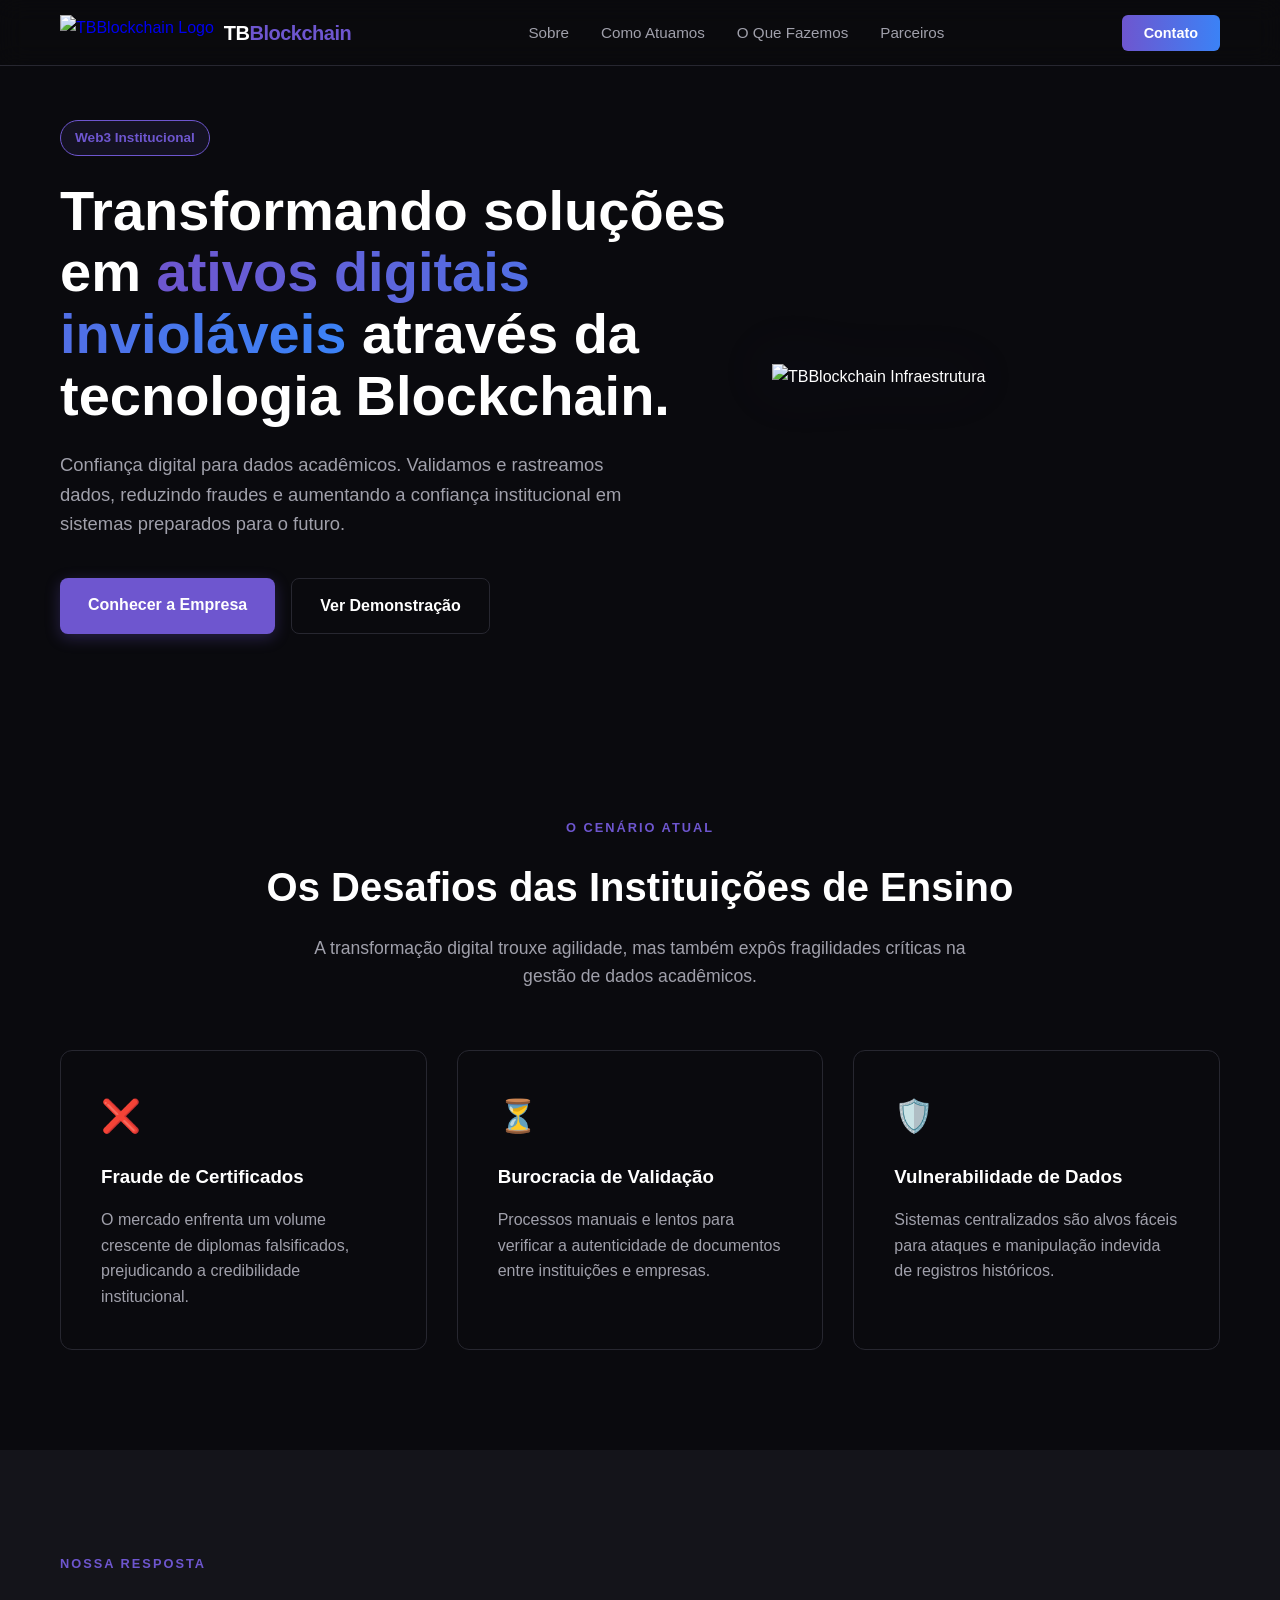
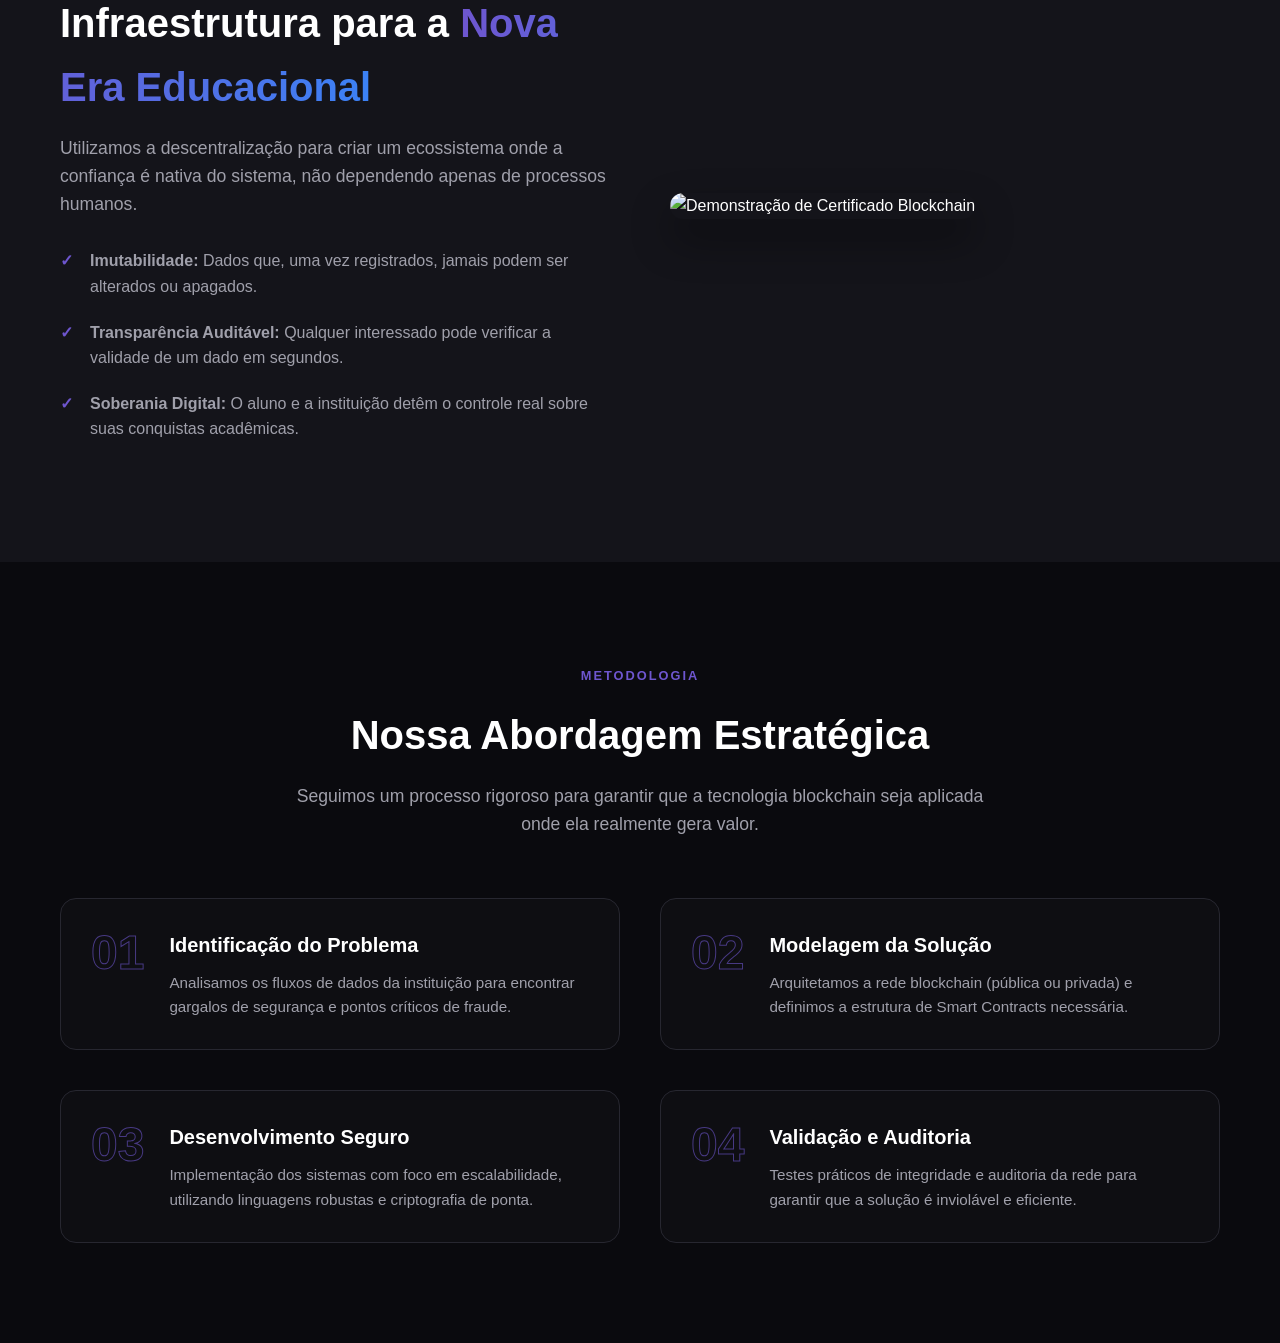
==== tbblockchain/index.html @ ea469949 "criaçao-design-web3" ====
<!DOCTYPE html>
<html lang="pt-BR">
<head>
    <meta charset="UTF-8">
    <meta name="viewport" content="width=device-width, initial-scale=1.0">
    <title>TBBlockchain | Confiança Digital para Dados Acadêmicos</title>
    
    <link rel="stylesheet" href="assets/css/variables.css">
    <link rel="stylesheet" href="assets/css/style.css">
    <link rel="stylesheet" href="assets/css/components/navbar.css">
    <link rel="stylesheet" href="assets/css/components/hero.css">
    <link rel="stylesheet" href="assets/css/components/sections/problem.css">
    <link rel="stylesheet" href="assets/css/components/sections/solution.css">
    <link rel="stylesheet" href="assets/css/components/sections/how-it-works.css">
    <link rel="stylesheet" href="assets/css/components/sections/not-doing.css">
    <link rel="stylesheet" href="assets/css/components/cards.css">
    
    
</head>
<body>
    <div id="particles-js" style="position: absolute; width: 100%; height: 100%; z-index: -1;"></div>

    <header id="navbar-container"></header>

    <main>
        <section id="hero-container"></section>
        <section id="about-container"></section>
        <section id="problem-container"></section>
        <section id="solution-container"></section>
        <section id="how-it-works-container"></section>
        <section id="not-doing-container"></section>
        <section id="roadmap-container"></section>
        <section id="partners-container"></section>
    </main>

    <footer id="footer-container"></footer>

    <script src="assets/js/main.js" type="module"></script>
</body>
</html>
---- tbblockchain/assets/css/variables.css ----
:root {
  /* Cores de Fundo (Backgrounds) */
  --bg-dark: #0A0A0E;      /* Preto profundo para o fundo principal */
  --bg-card: #14141A;      /* Cinza muito escuro para destacar seções/cards */
  --bg-card-hover: #1A1A24;/* Cinza sutilmente mais claro para interações */

  /* Cores de Texto */
  --text-main: #FFFFFF;    /* Branco puro para títulos e textos principais */
  --text-muted: #A0A0AB;   /* Cinza claro para subtítulos e descrições longas */

  /* Cores de Destaque (Acentos Web3) */
  --accent-purple: #6E56CF; /* Roxo principal da marca */
  --accent-blue: #3B82F6;   /* Azul escuro/médio para gradientes com o roxo */
  
  /* Estrutura */
  --border-color: #272730;  /* Bordas sutis para separar os componentes */
}
---- tbblockchain/assets/css/style.css ----
/* ==========================================================================
   TBBLOCKCHAIN - GLOBAL STYLE SHEET
   ========================================================================== */

/* 1. VARIÁVEIS E BASE (Sempre no topo) */
@import url('variables.css');

/* 2. LAYOUT (Componentes fixos) */
@import url('components/navbar.css');
/* @import url('components/footer.css'); -- Crie este arquivo em assets/css/components/ */

/* 3. SEÇÕES (Componentes de conteúdo) */
@import url('components/hero.css');
@import url('components/cards.css');       /* Usado em Problem e Solution */
@import url('components/how-it-works.css');

/* Seções futuras (Já importadas para evitar erros de renderização) */
@import url('components/about.css');
@import url('components/not-doing.css');
@import url('components/partners.css');
@import url('components/roadmap.css');

/* 4. ESTILOS GLOBAIS E RESET */
* {
    margin: 0;
    padding: 0;
    box-sizing: border-box;
    font-family: 'Inter', -apple-system, BlinkMacSystemFont, "Segoe UI", Roboto, sans-serif;
}

html {
    scroll-behavior: smooth; /* Navegação suave ao clicar no menu */
}

body {
    background-color: var(--bg-dark);
    color: var(--text-main);
    line-height: 1.6;
    overflow-x: hidden;
    -webkit-font-smoothing: antialiased;
}

/* Utilitários de Container */
.container {
    max-width: 1200px;
    margin: 0 auto;
    padding: 0 20px;
}

.section-padding {
    padding: 100px 0;
}

/* Utilitário para subtítulos e títulos de seção (Padronização) */
.section-header {
    text-align: center;
    margin-bottom: 60px;
}

.section-subtitle {
    color: var(--accent-purple);
    text-transform: uppercase;
    font-size: 0.8rem;
    letter-spacing: 2px;
    font-weight: 700;
}

.section-title {
    font-size: 2.5rem;
    color: var(--text-main);
    margin: 15px 0;
}

.section-description {
    color: var(--text-muted);
    max-width: 700px;
    margin: 0 auto;
    font-size: 1.1rem;
}

/* Links Globais */
a {
    text-decoration: none;
    transition: 0.3s;
}

/* Scrollbar Customizada (Estilo Web3) */
::-webkit-scrollbar {
    width: 8px;
}
::-webkit-scrollbar-track {
    background: var(--bg-dark);
}
::-webkit-scrollbar-thumb {
    background: var(--border-color);
    border-radius: 10px;
}
::-webkit-scrollbar-thumb:hover {
    background: var(--accent-purple);
}
---- tbblockchain/assets/css/components/navbar.css ----
.navbar {
    position: fixed;
    top: 0;
    left: 0;
    width: 100%;
    z-index: 1000;
    background: rgba(10, 10, 14, 0.7); /* Transparência */
    backdrop-filter: blur(12px); /* Efeito de desfoque Web3 */
    -webkit-backdrop-filter: blur(12px);
    border-bottom: 1px solid var(--border-color);
    padding: 15px 0;
    transition: all 0.3s ease;
}

.nav-container {
    display: flex;
    justify-content: space-between;
    align-items: center;
    max-width: 1200px;
    margin: 0 auto;
    padding: 0 20px;
}

/* Logo */
.nav-logo {
    display: flex;
    align-items: center;
    gap: 10px;
    text-decoration: none;
}

.logo-img {
    height: 35px;
}

.logo-text {
    color: var(--text-main);
    font-size: 1.25rem;
    font-weight: 700;
    letter-spacing: -0.5px;
}

.logo-text .accent {
    color: var(--accent-purple);
}

/* Links de Navegação */
.nav-menu {
    display: flex;
    list-style: none;
    gap: 32px;
}

.nav-link {
    color: var(--text-muted);
    text-decoration: none;
    font-size: 0.95rem;
    font-weight: 500;
    transition: color 0.3s ease;
}

.nav-link:hover {
    color: var(--accent-purple);
}

/* Botão de Contato na Nav */
.btn-nav {
    background: linear-gradient(90deg, var(--accent-purple), var(--accent-blue));
    color: white;
    padding: 10px 22px;
    border-radius: 6px;
    text-decoration: none;
    font-size: 0.9rem;
    font-weight: 600;
    transition: transform 0.2s ease;
}

.btn-nav:hover {
    transform: scale(1.05);
}

/* Mobile Toggle */
.mobile-menu-toggle {
    display: none;
    flex-direction: column;
    gap: 6px;
    background: none;
    border: none;
    cursor: pointer;
}

.mobile-menu-toggle span {
    width: 25px;
    height: 2px;
    background: var(--text-main);
    transition: 0.3s;
}

/* Responsividade */
@media (max-width: 768px) {
    .nav-menu {
        display: none; /* Vamos controlar via JS no ui.js */
    }
    
    .mobile-menu-toggle {
        display: flex;
    }
}
---- tbblockchain/assets/css/components/hero.css ----
.hero-section {
    padding: 120px 0 80px;
    display: flex;
    align-items: center;
    justify-content: center;
    overflow: hidden;
}

.hero-container {
    display: flex;
    align-items: center;
    gap: 40px;
    max-width: 1200px;
    margin: 0 auto;
    padding: 0 20px;
}

.hero-content {
    flex: 1.2;
}

.badge {
    display: inline-block;
    padding: 6px 14px;
    background: rgba(110, 86, 207, 0.1);
    border: 1px solid var(--accent-purple);
    color: var(--accent-purple);
    border-radius: 50px;
    font-size: 0.85rem;
    font-weight: 600;
    margin-bottom: 24px;
}

.hero-title {
    font-size: 3.5rem;
    line-height: 1.1;
    font-weight: 800;
    margin-bottom: 24px;
    color: var(--text-main);
}

.gradient-text {
    background: linear-gradient(90deg, var(--accent-purple), var(--accent-blue));
    -webkit-background-clip: text;
    -webkit-text-fill-color: transparent;
}

.hero-subtitle {
    font-size: 1.15rem;
    color: var(--text-muted);
    margin-bottom: 40px;
    line-height: 1.6;
    max-width: 600px;
}

/* Botões */
.hero-btns {
    display: flex;
    gap: 16px;
}

.btn {
    padding: 14px 28px;
    border-radius: 8px;
    font-weight: 600;
    text-decoration: none;
    transition: all 0.3s ease;
    cursor: pointer;
}

.btn-primary {
    background: var(--accent-purple);
    color: #fff;
    border: none;
    box-shadow: 0 4px 15px rgba(110, 86, 207, 0.3);
}

.btn-primary:hover {
    background: #5a44b5;
    transform: translateY(-2px);
}

.btn-secondary {
    background: transparent;
    color: var(--text-main);
    border: 1px solid var(--border-color);
}

.btn-secondary:hover {
    background: var(--bg-card);
    border-color: var(--text-muted);
}

/* Visual à direita */
.hero-visual {
    flex: 0.8;
    display: flex;
    justify-content: center;
}

.floating-img {
    width: 100%;
    max-width: 500px;
    filter: drop-shadow(0 0 30px rgba(110, 86, 207, 0.2));
    animation: float 6s ease-in-out infinite;
}

@keyframes float {
    0%, 100% { transform: translateY(0); }
    50% { transform: translateY(-20px); }
}

/* Responsividade */
@media (max-width: 992px) {
    .hero-container {
        flex-direction: column;
        text-align: center;
    }
    .hero-title { font-size: 2.5rem; }
    .hero-content { order: 2; }
    .hero-visual { order: 1; margin-bottom: 40px; }
    .hero-btns { justify-content: center; }
    .hero-subtitle { margin-inline: auto; }
}
---- tbblockchain/assets/css/components/cards.css ----
.section-padding {
    padding: 100px 0;
}

.bg-alt {
    background-color: var(--bg-card); /* Um tom levemente diferente para separar as seções */
}

.section-header {
    text-align: center;
    margin-bottom: 60px;
}
z
.section-subtitle {
    color: var(--accent-purple);
    text-transform: uppercase;
    font-size: 0.8rem;
    letter-spacing: 2px;
    font-weight: 700;
}

.section-title {
    font-size: 2.5rem;
    color: var(--text-main);
    margin: 15px 0;
}

.section-description {
    color: var(--text-muted);
    max-width: 700px;
    margin: 0 auto;
    font-size: 1.1rem;
}

/* Grid de Cards */
.grid-cards {
    display: grid;
    grid-template-columns: repeat(auto-fit, minmax(300px, 1fr));
    gap: 30px;
}

.card-problem {
    background: var(--bg-dark);
    border: 1px solid var(--border-color);
    padding: 40px;
    border-radius: 12px;
    transition: transform 0.3s ease, border-color 0.3s ease;
}

.card-problem:hover {
    transform: translateY(-10px);
    border-color: var(--accent-purple);
}

.card-icon {
    font-size: 2rem;
    margin-bottom: 20px;
}

.card-problem h3 {
    color: var(--text-main);
    margin-bottom: 15px;
}

.card-problem p {
    color: var(--text-muted);
    line-height: 1.6;
}

/* Layout Solução */
.solution-wrapper {
    display: flex;
    align-items: center;
    gap: 60px;
}

.solution-content { flex: 1; }
.solution-image { flex: 1; }

.solution-list {
    list-style: none;
    margin-top: 30px;
}

.solution-list li {
    color: var(--text-muted);
    margin-bottom: 20px;
    padding-left: 30px;
    position: relative;
}

.solution-list li::before {
    content: "✓";
    position: absolute;
    left: 0;
    color: var(--accent-purple);
    font-weight: bold;
}

.img-fluid {
    width: 100%;
    border-radius: 20px;
    box-shadow: 0 20px 40px rgba(0,0,0,0.4);
}

/* Responsividade */
@media (max-width: 992px) {
    .solution-wrapper { flex-direction: column; text-align: center; }
    .solution-list li { text-align: left; }
}
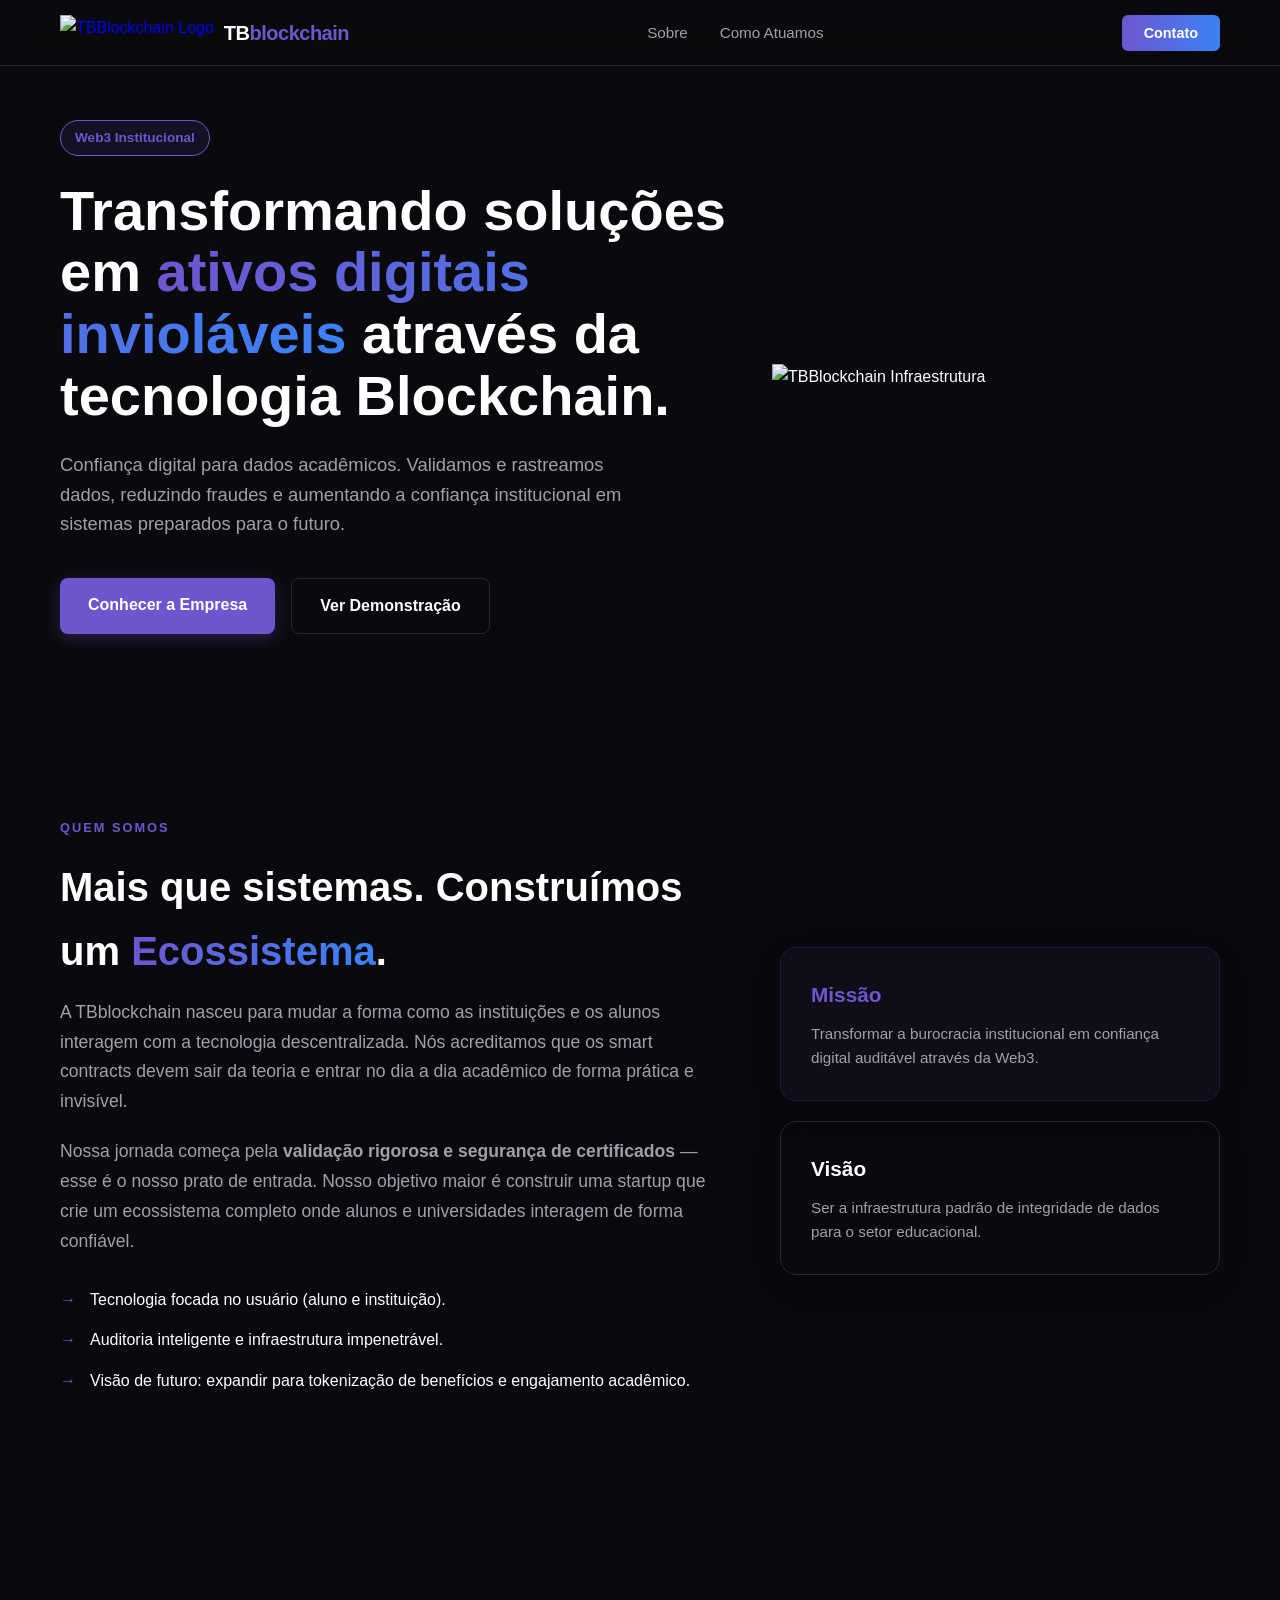
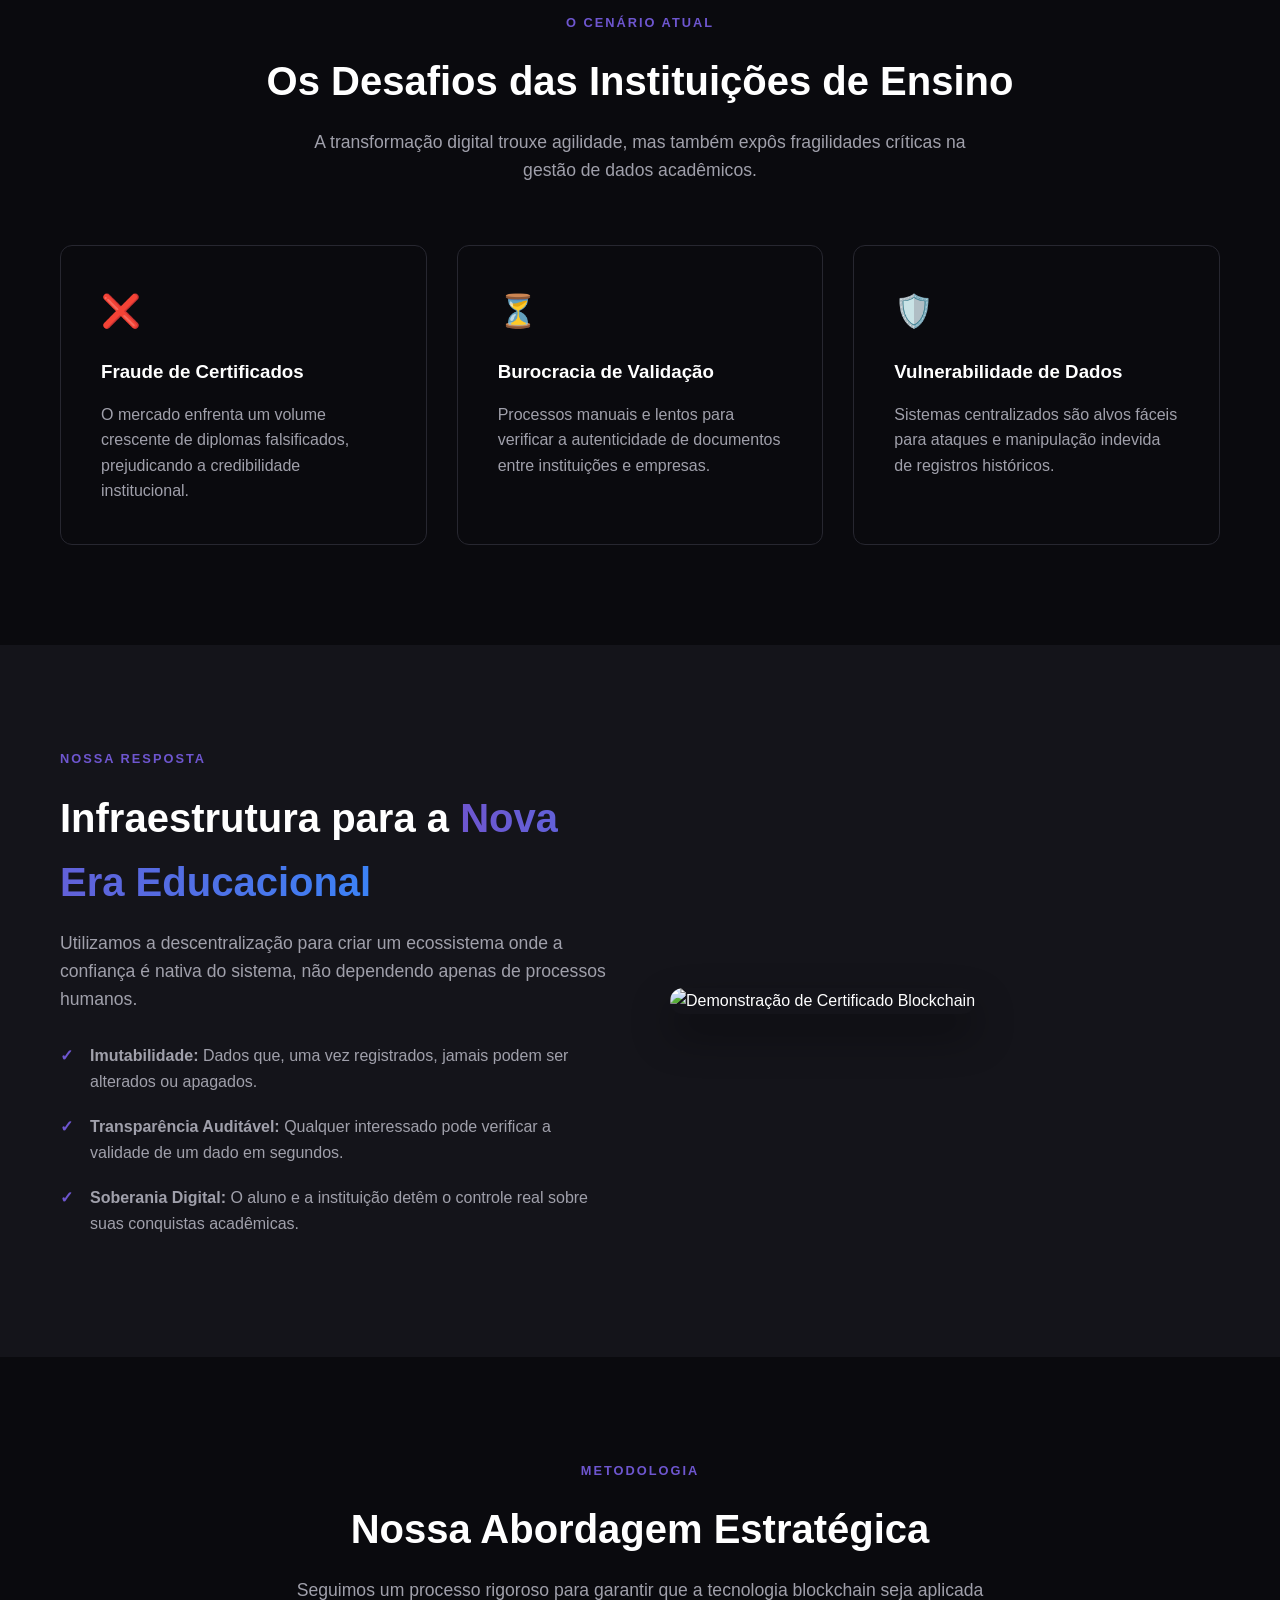
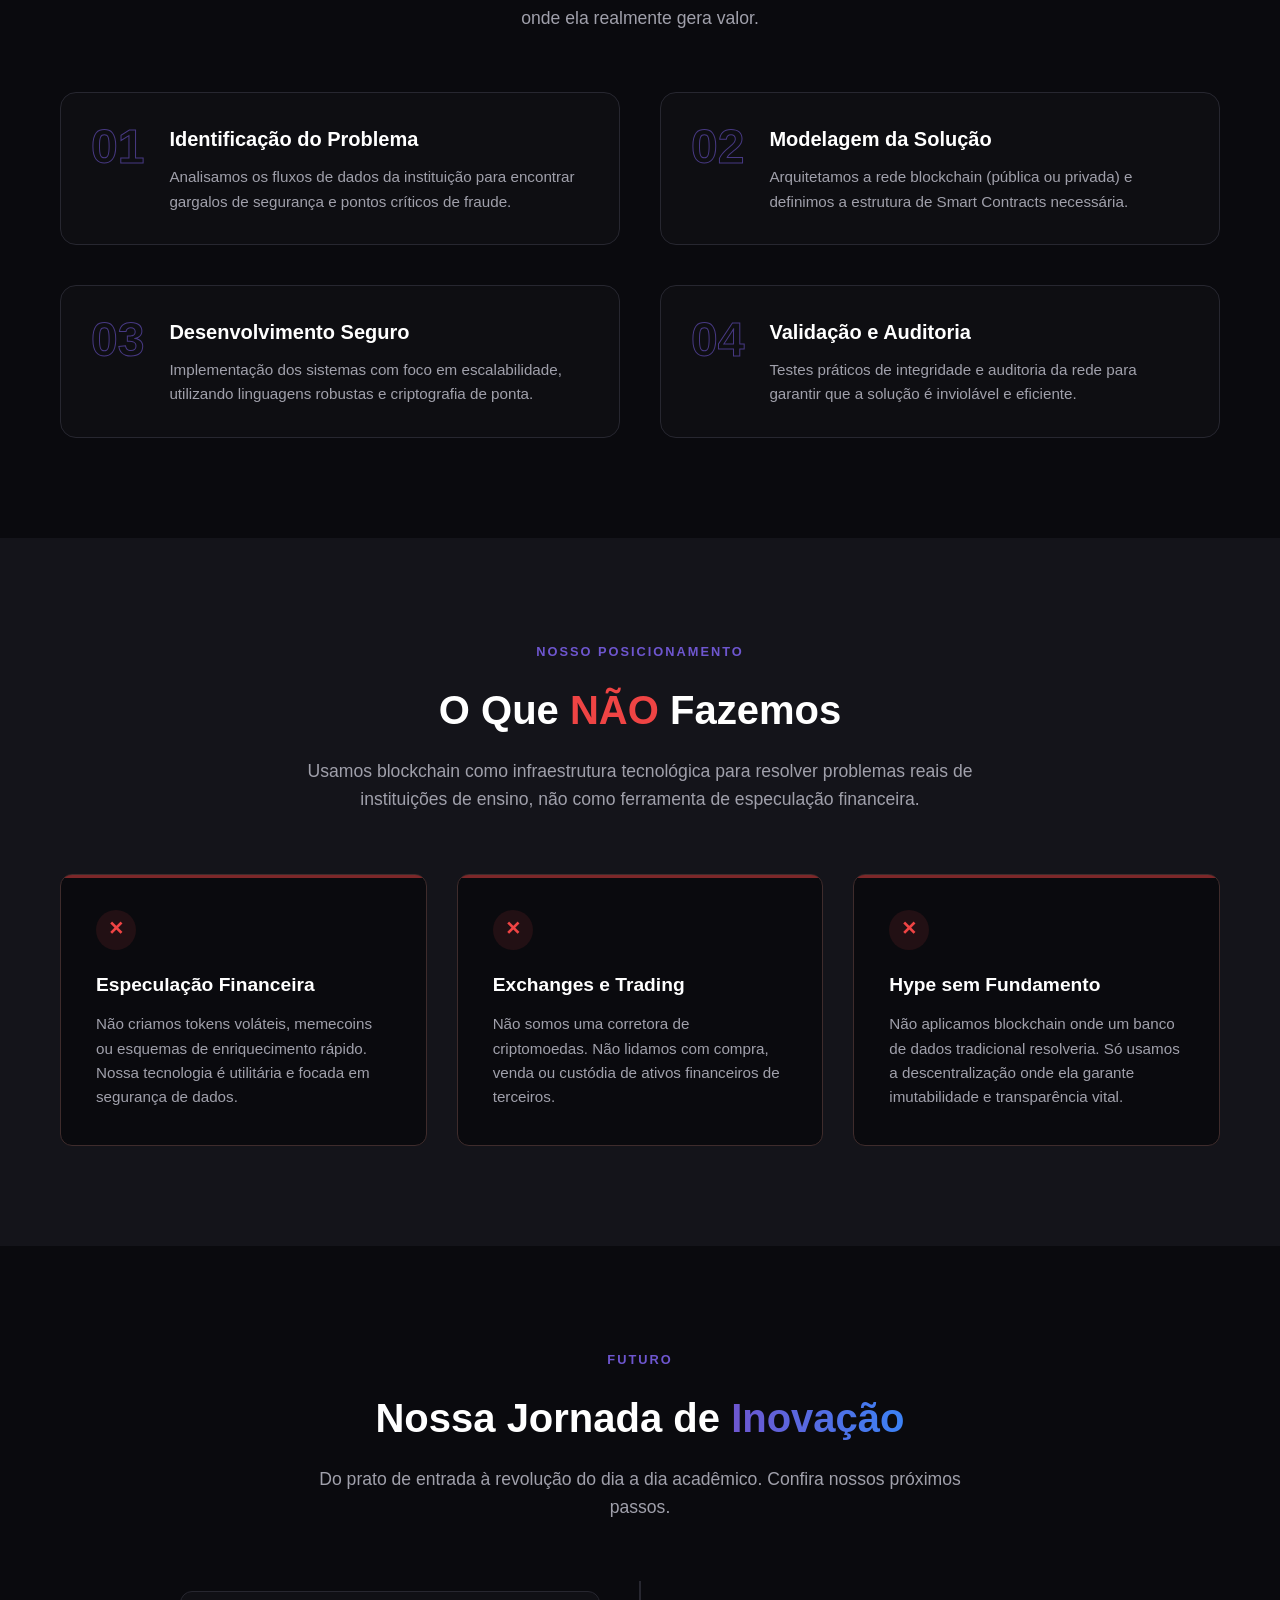
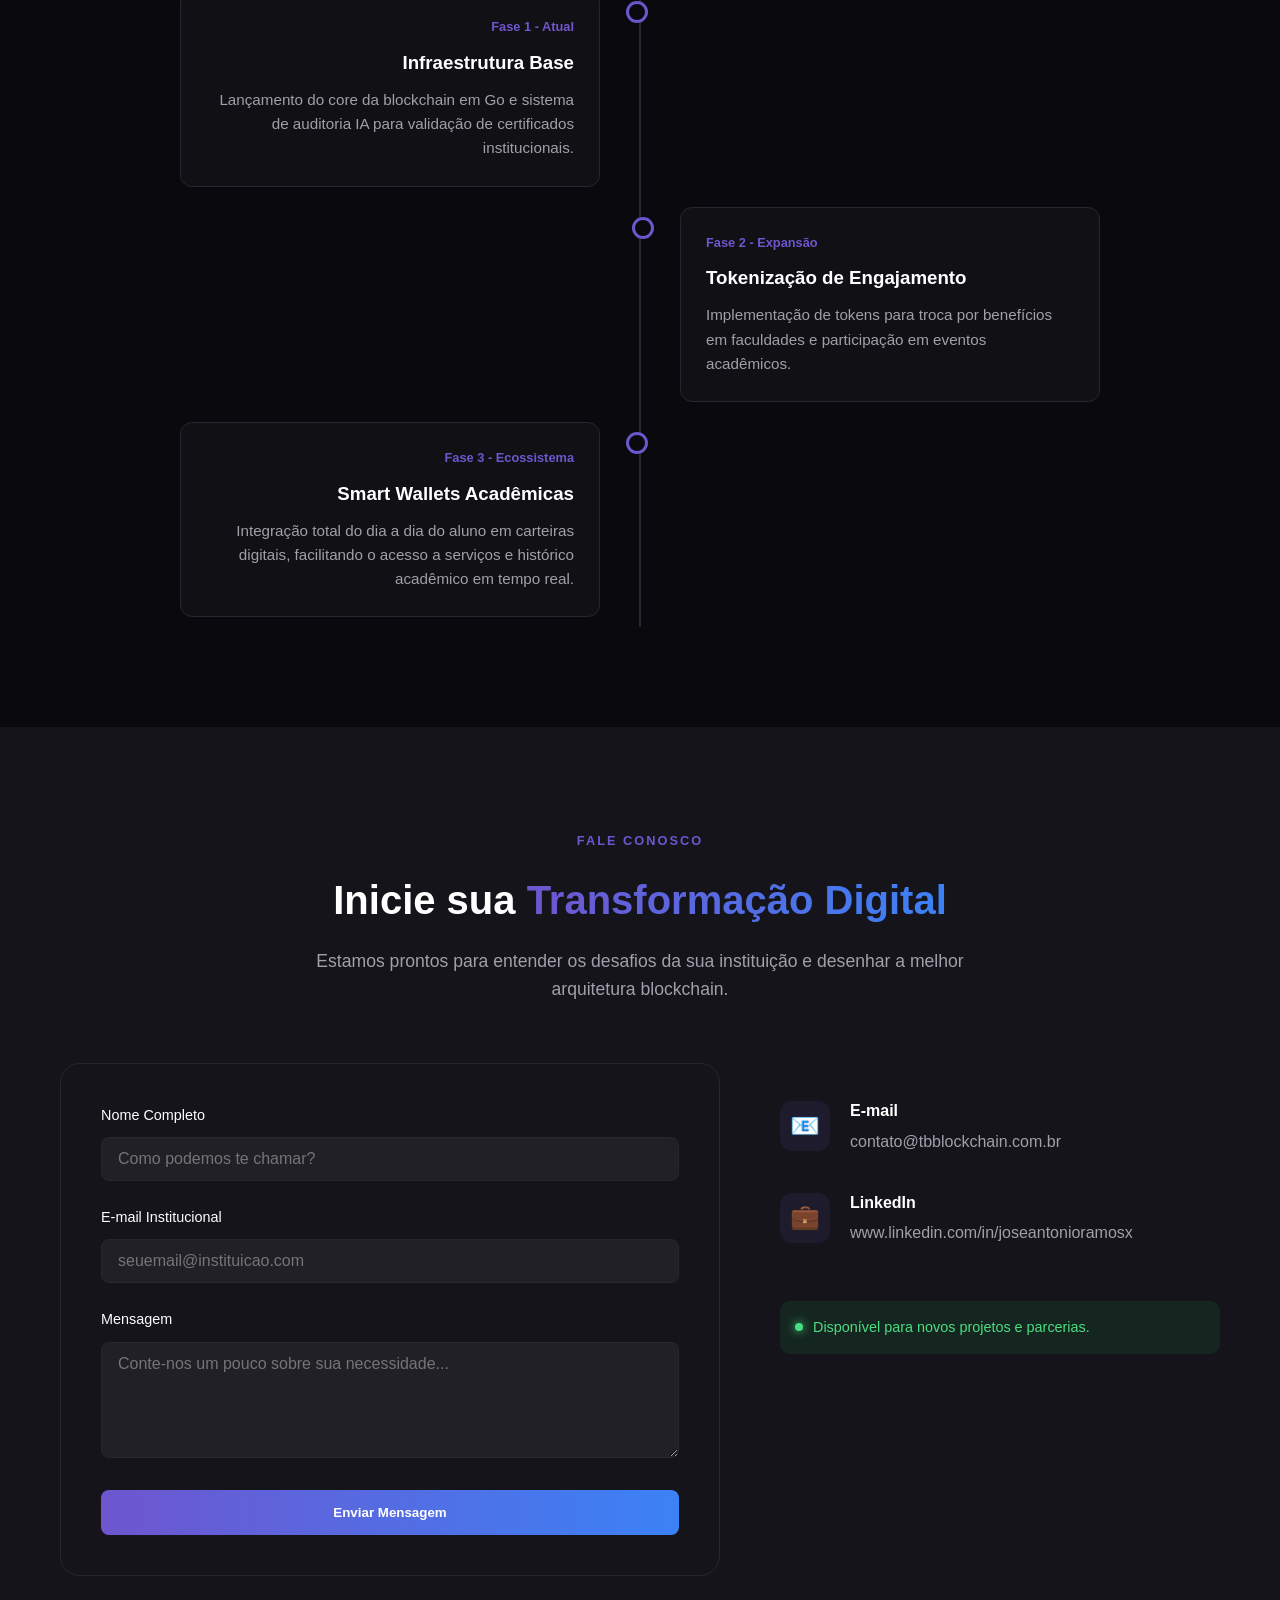
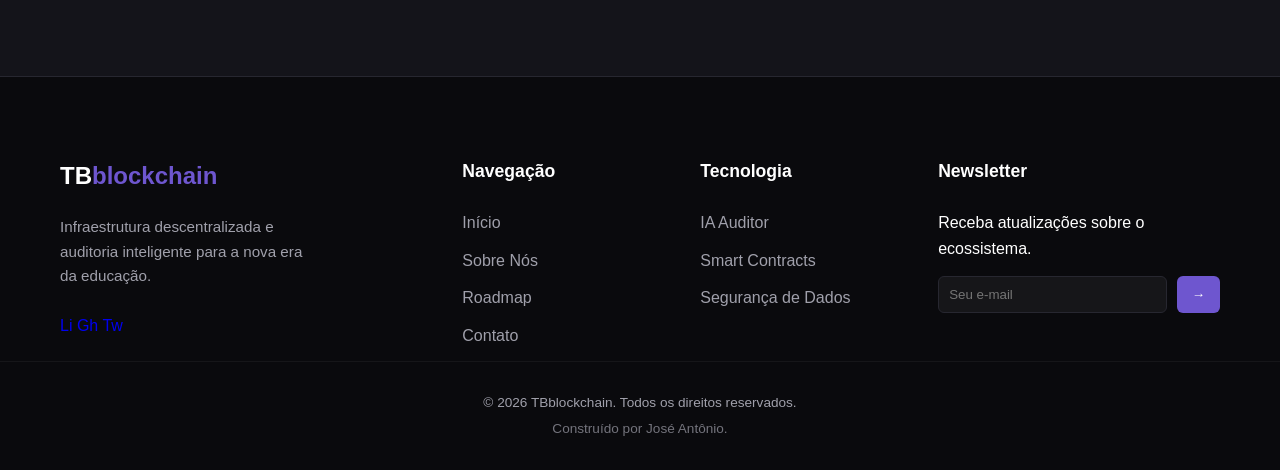
==== commit ad96b6f5: "landing-page-quase-completa" ====
--- a/tbblockchain/index.html
+++ b/tbblockchain/index.html
@@ -3,7 +3,7 @@
 <head>
     <meta charset="UTF-8">
     <meta name="viewport" content="width=device-width, initial-scale=1.0">
-    <title>TBBlockchain | Confiança Digital para Dados Acadêmicos</title>
+    <title>TBblockchain | Confiança Digital para Dados Acadêmicos</title>
     
     <link rel="stylesheet" href="assets/css/variables.css">
     <link rel="stylesheet" href="assets/css/style.css">
@@ -14,6 +14,7 @@
     <link rel="stylesheet" href="assets/css/components/sections/how-it-works.css">
     <link rel="stylesheet" href="assets/css/components/sections/not-doing.css">
     <link rel="stylesheet" href="assets/css/components/cards.css">
+    <link rel="stylesheet" href="assets/css/components/sections/contact.css">
     
     
 </head>
@@ -31,6 +32,7 @@
         <section id="not-doing-container"></section>
         <section id="roadmap-container"></section>
         <section id="partners-container"></section>
+        <section id="contact-container"></section>
     </main>
 
     <footer id="footer-container"></footer>
--- a/tbblockchain/assets/css/style.css
+++ b/tbblockchain/assets/css/style.css
@@ -1,5 +1,5 @@
 /* ==========================================================================
-   TBBLOCKCHAIN - GLOBAL STYLE SHEET
+   TBblockchain - GLOBAL STYLE SHEET
    ========================================================================== */
 
 /* 1. VARIÁVEIS E BASE (Sempre no topo) */
@@ -7,7 +7,7 @@
 
 /* 2. LAYOUT (Componentes fixos) */
 @import url('components/navbar.css');
-/* @import url('components/footer.css'); -- Crie este arquivo em assets/css/components/ */
+@import url('components/footer.css');
 
 /* 3. SEÇÕES (Componentes de conteúdo) */
 @import url('components/hero.css');
@@ -19,6 +19,7 @@
 @import url('components/not-doing.css');
 @import url('components/partners.css');
 @import url('components/roadmap.css');
+@import url('components/contact.css');
 
 /* 4. ESTILOS GLOBAIS E RESET */
 * {
--- a/tbblockchain/assets/css/components/hero.css
+++ b/tbblockchain/assets/css/components/hero.css
@@ -41,8 +41,10 @@
 
 .gradient-text {
     background: linear-gradient(90deg, var(--accent-purple), var(--accent-blue));
-    -webkit-background-clip: text;
+    -webkit-background-clip: text; /* Para compatibilidade com WebKit */
+    background-clip: text;         /* Padrão oficial exigido pelo VS Code */
     -webkit-text-fill-color: transparent;
+    color: transparent;            /* Fallback padrão */
 }
 
 .hero-subtitle {
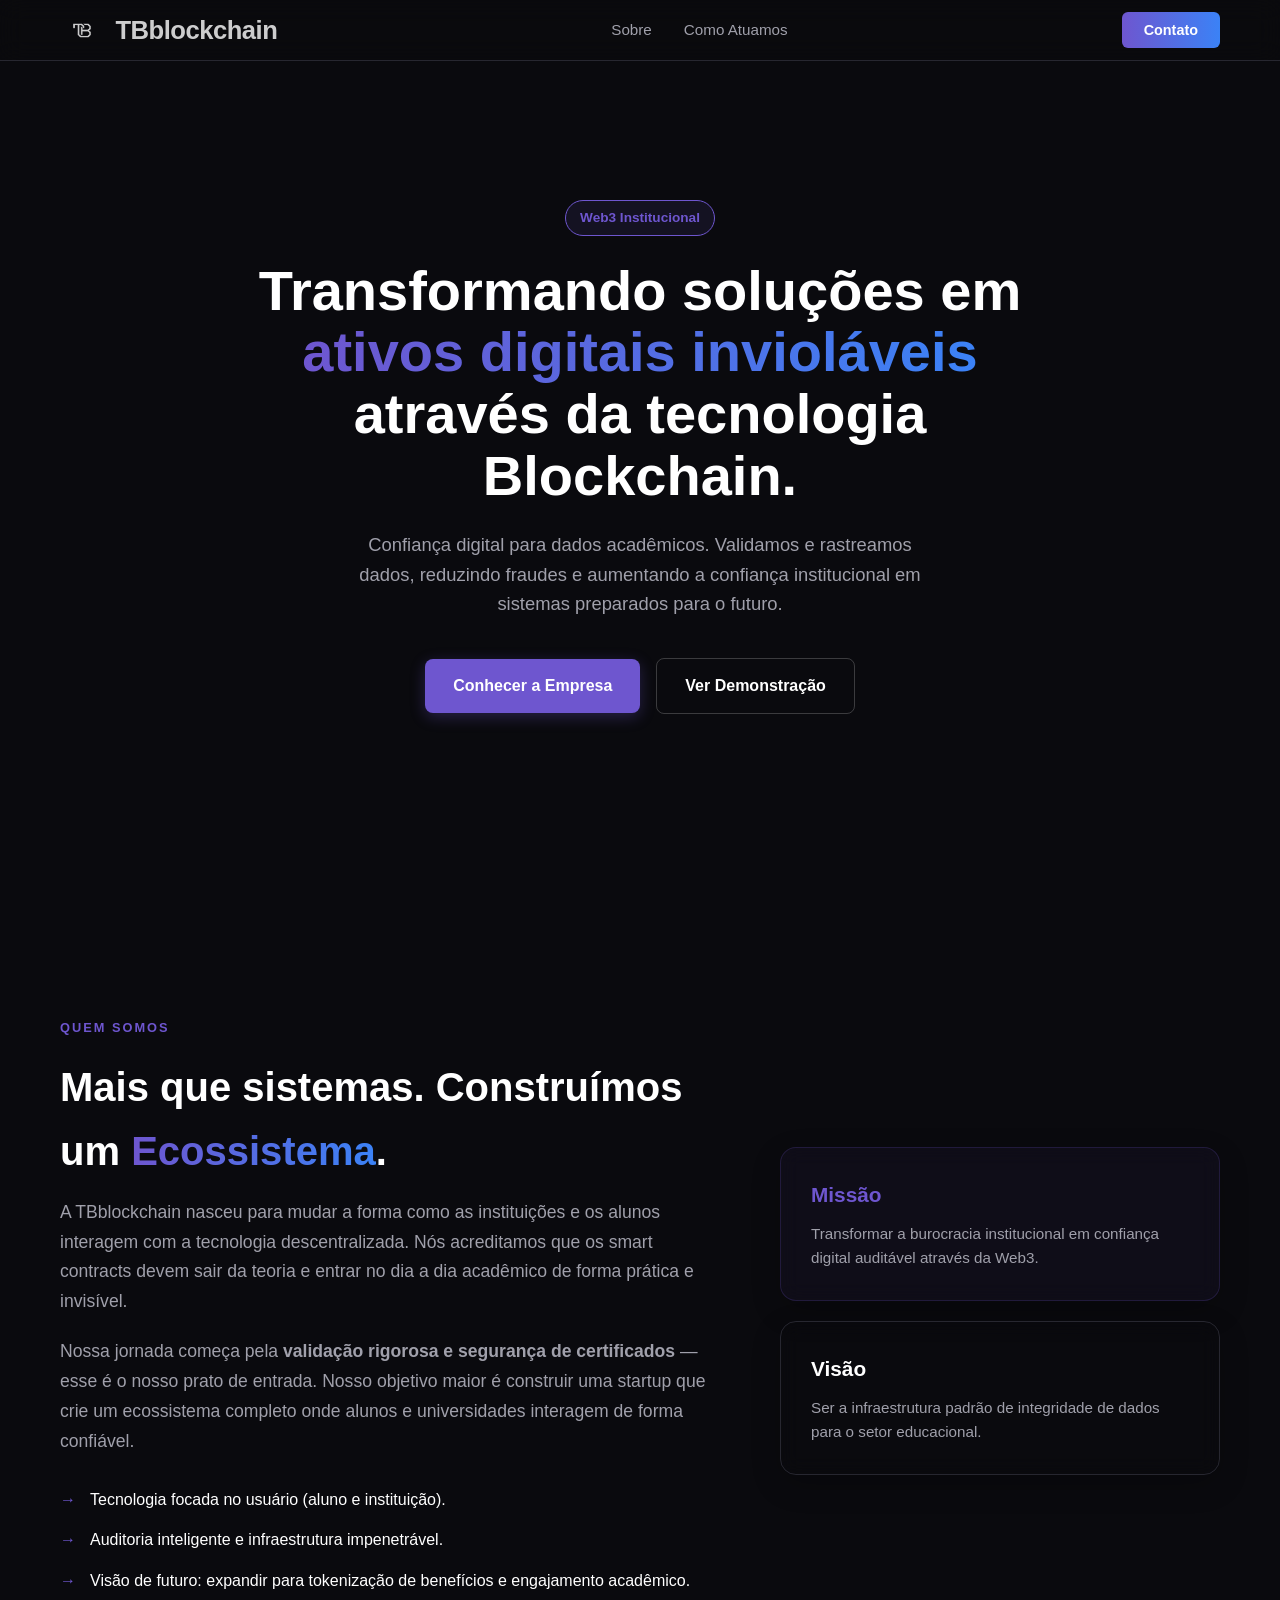
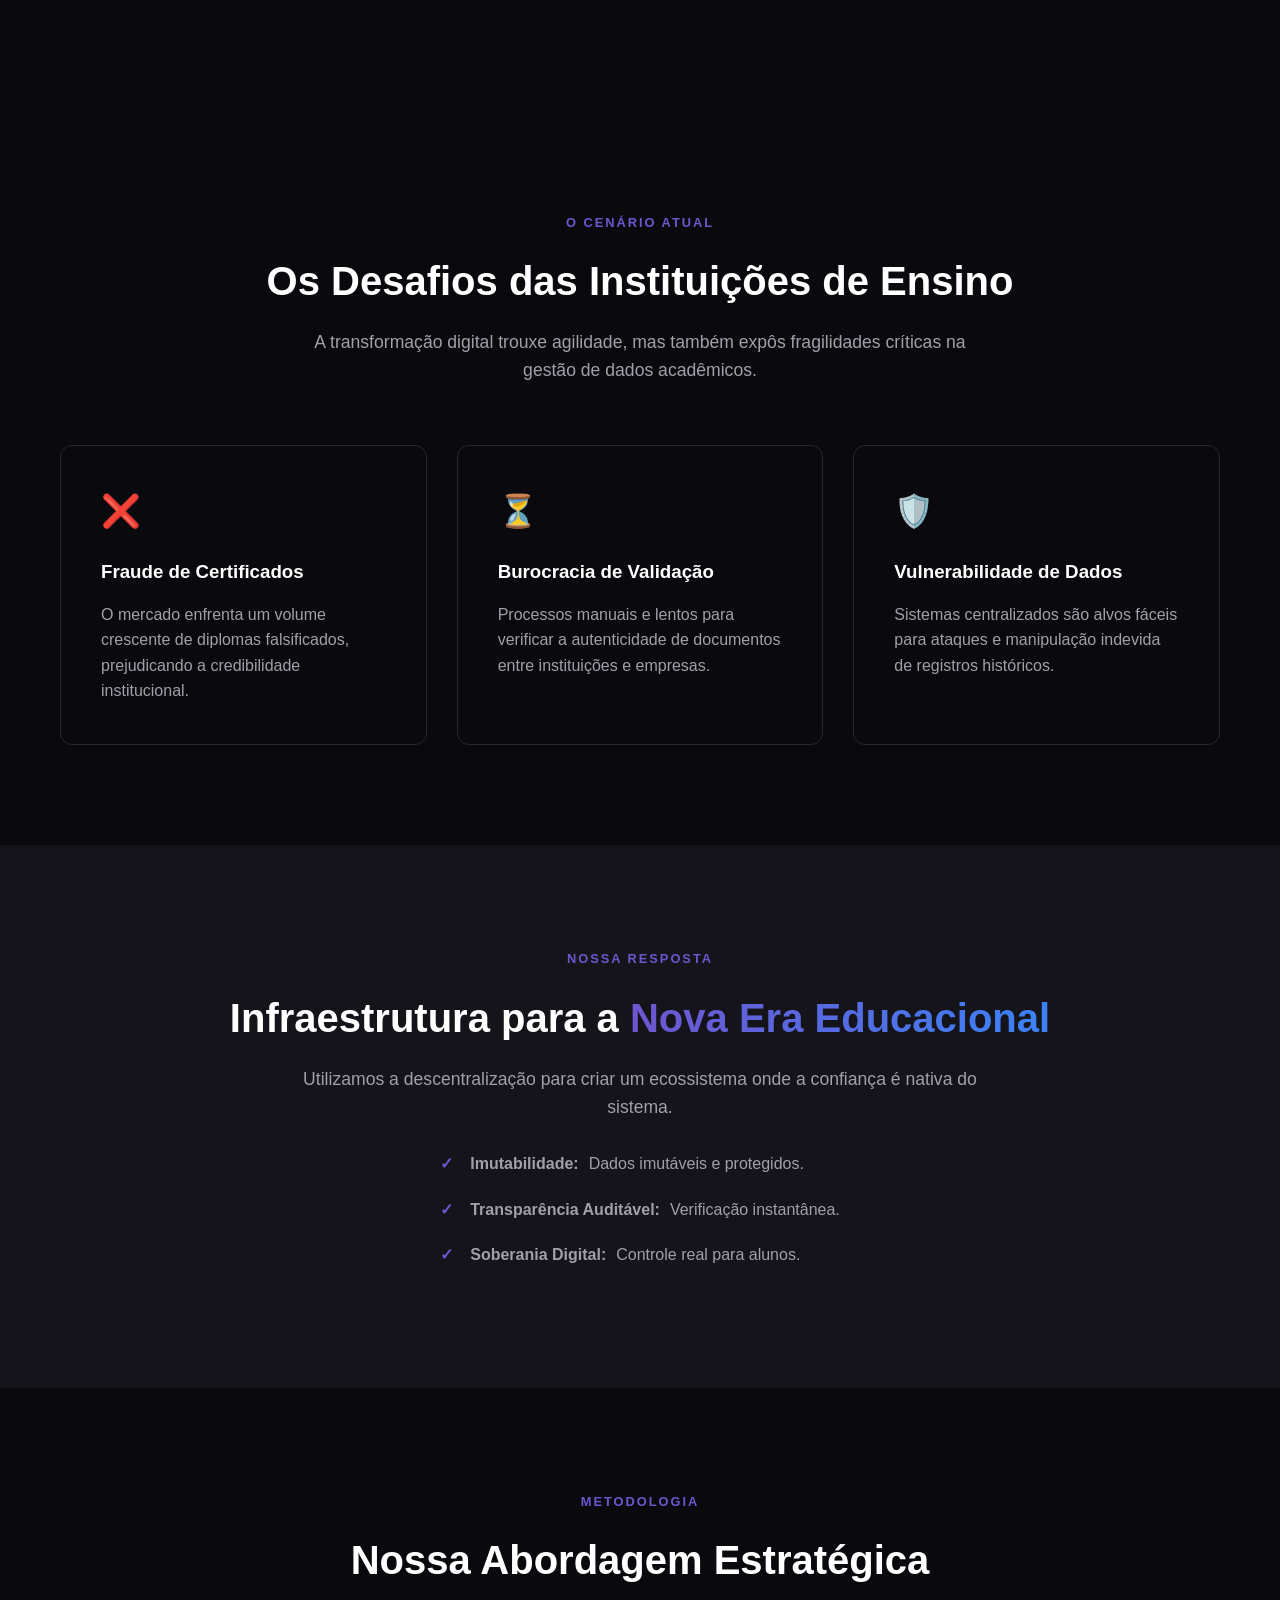
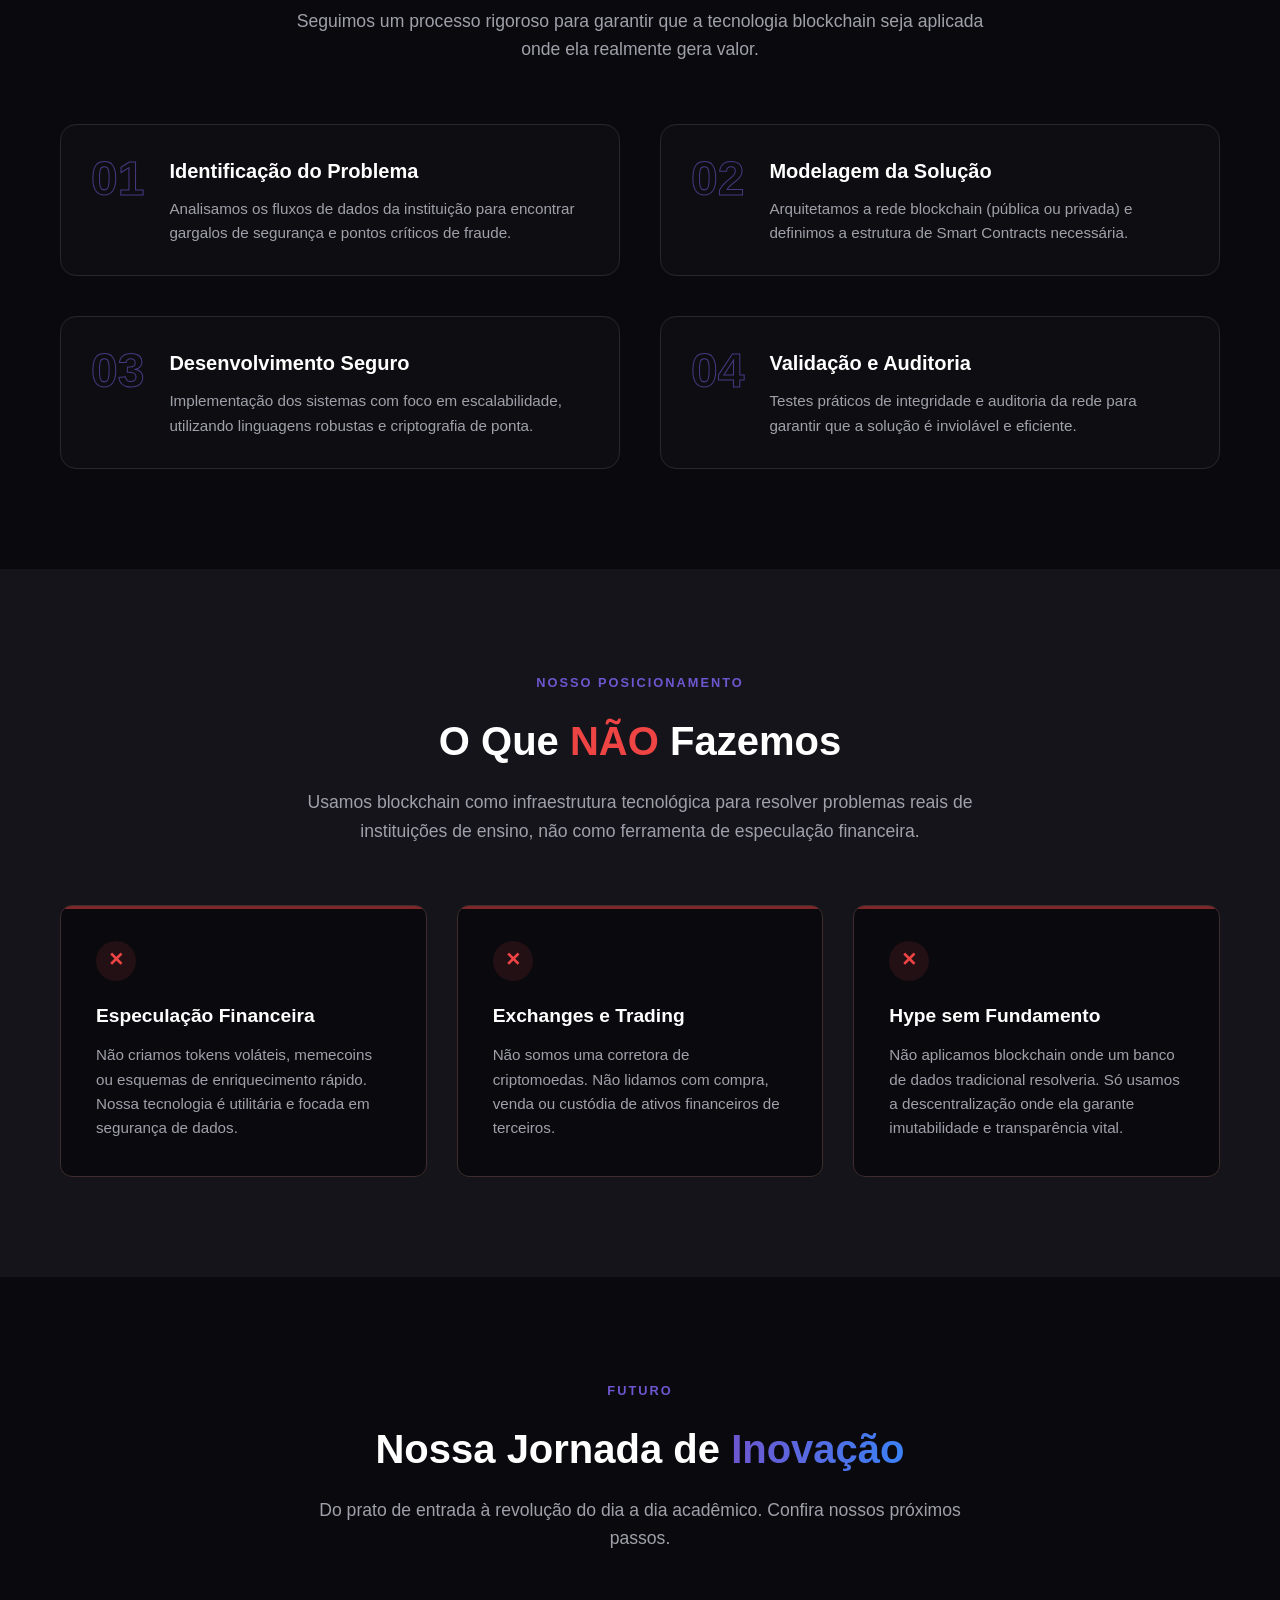
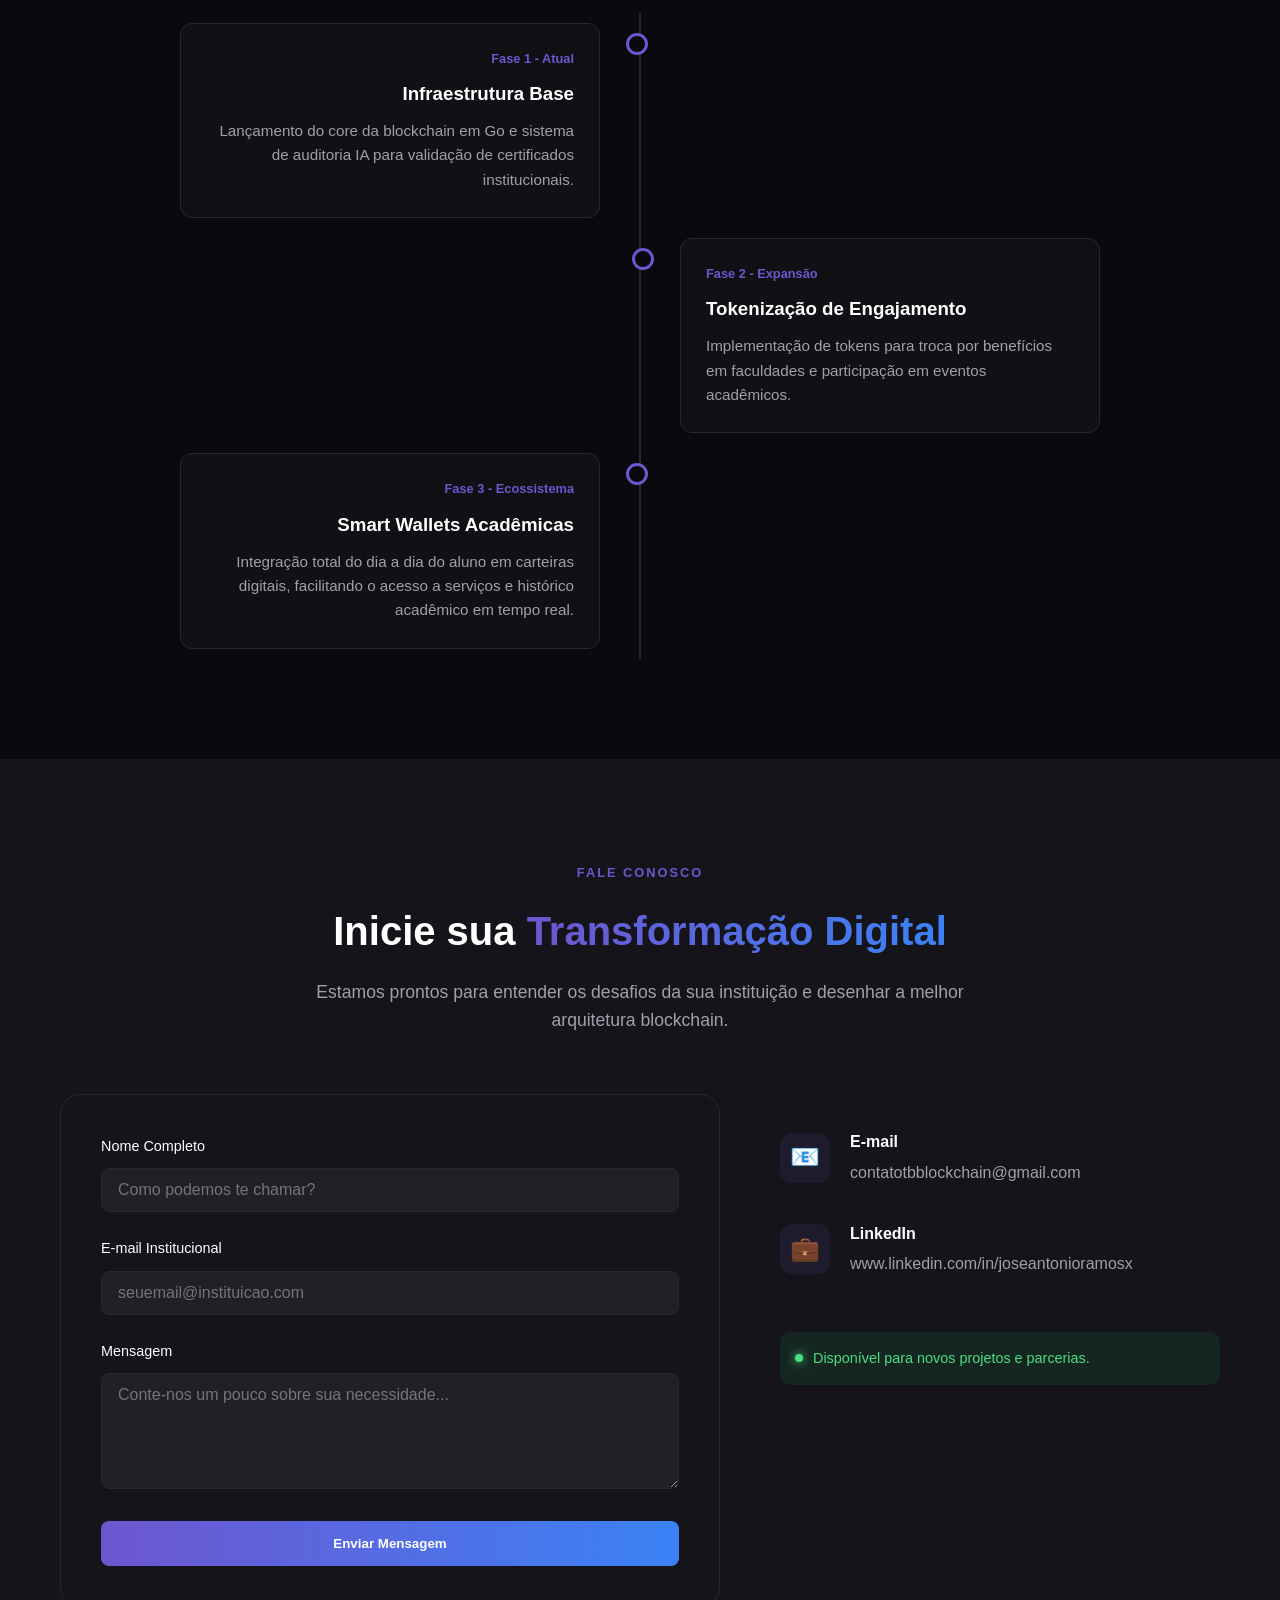
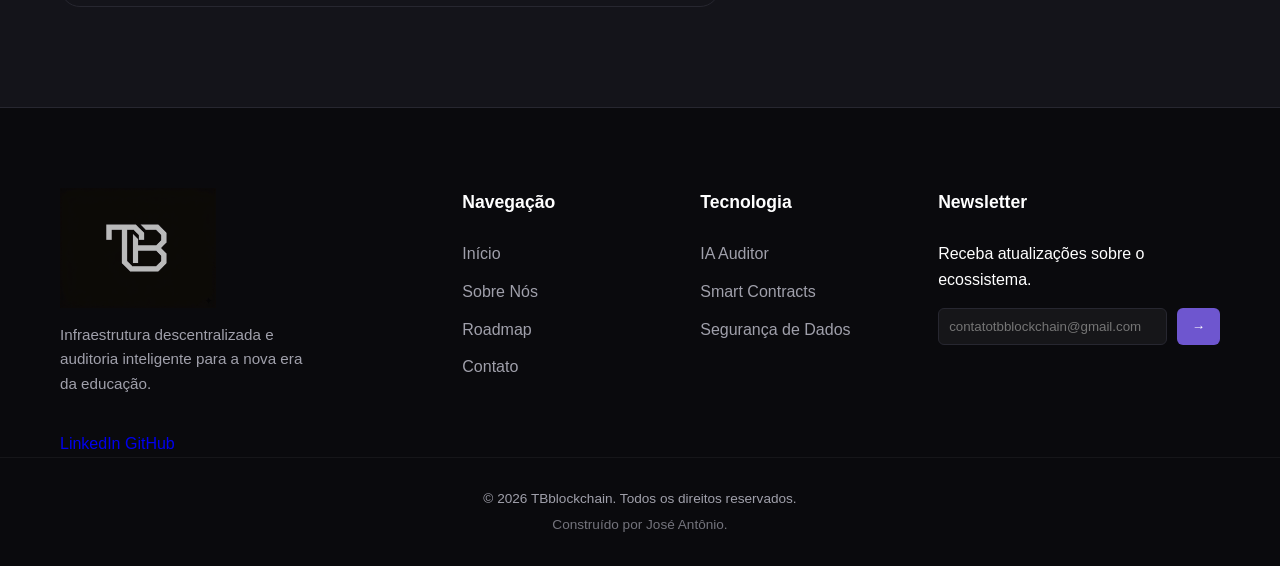
==== commit b5366891: "primeiro deploy concreto" ====
--- a/tbblockchain/index.html
+++ b/tbblockchain/index.html
@@ -5,17 +5,19 @@
     <meta name="viewport" content="width=device-width, initial-scale=1.0">
     <title>TBblockchain | Confiança Digital para Dados Acadêmicos</title>
     
+        
     <link rel="stylesheet" href="assets/css/variables.css">
     <link rel="stylesheet" href="assets/css/style.css">
     <link rel="stylesheet" href="assets/css/components/navbar.css">
     <link rel="stylesheet" href="assets/css/components/hero.css">
-    <link rel="stylesheet" href="assets/css/components/sections/problem.css">
-    <link rel="stylesheet" href="assets/css/components/sections/solution.css">
-    <link rel="stylesheet" href="assets/css/components/sections/how-it-works.css">
-    <link rel="stylesheet" href="assets/css/components/sections/not-doing.css">
+
+    <link rel="stylesheet" href="assets/css/components/problem.css">
+    <link rel="stylesheet" href="assets/css/components/solutions.css"> 
+    <link rel="stylesheet" href="assets/css/components/how-it-works.css">
+    <link rel="stylesheet" href="assets/css/components/not-doing.css">
+    <link rel="stylesheet" href="assets/css/components/roadmap.css">
     <link rel="stylesheet" href="assets/css/components/cards.css">
-    <link rel="stylesheet" href="assets/css/components/sections/contact.css">
-    
+    <link rel="stylesheet" href="assets/css/components/contact.css">
     
 </head>
 <body>
--- a/tbblockchain/assets/css/style.css
+++ b/tbblockchain/assets/css/style.css
@@ -20,6 +20,7 @@
 @import url('components/partners.css');
 @import url('components/roadmap.css');
 @import url('components/contact.css');
+@import url('components/solution.css');
 
 /* 4. ESTILOS GLOBAIS E RESET */
 * {
@@ -98,4 +99,4 @@
 }
 ::-webkit-scrollbar-thumb:hover {
     background: var(--accent-purple);
-}+}
--- a/tbblockchain/assets/css/components/navbar.css
+++ b/tbblockchain/assets/css/components/navbar.css
@@ -21,6 +21,22 @@
     padding: 0 20px;
 }
 
+@media (max-width: 768px) {
+    /* Esconde o botão de contato do topo apenas no celular */
+    .navbar .btn-primary, 
+    .nav-btn {
+        display: none;
+    }
+
+    /* Centraliza a logo no topo se preferir, ou mantém o espaço entre os dois */
+    .navbar-container {
+        display: flex;
+        justify-content: space-between;
+        align-items: center;
+        padding: 15px 20px;
+    }
+}
+
 /* Logo */
 .nav-logo {
     display: flex;
@@ -35,8 +51,8 @@
 
 .logo-text {
     color: var(--text-main);
-    font-size: 1.25rem;
-    font-weight: 700;
+    font-size: 1.2rem;
+    font-weight: 500;
     letter-spacing: -0.5px;
 }
 
@@ -105,4 +121,33 @@
     .mobile-menu-toggle {
         display: flex;
     }
+}
+
+/* No seu navbar.css */
+
+.nav-brand {
+    display: flex;
+    align-items: center;
+    gap: 15px; /* Espaço maior entre o ícone e o texto */
+}
+
+.nav-logo {
+    /* Aumentando o tamanho */
+    height: 30px; /* Estava ~30px, aumentamos para 40px */
+    width: auto;
+    /* Mantendo o filtro para que a imagem preta apareça branca/clara no fundo escuro */
+    filter: brightness(0) invert(1) opacity(0.8); 
+    transition: transform 0.3s ease, opacity 0.3s ease;
+}
+
+.nav-logo:hover {
+    transform: scale(1.05);
+    opacity: 1;
+}
+
+.logo-text {
+    /* Aumentando o texto proporcionalmente */
+    font-size: 1.6rem; /* Estava ~1.3rem, aumentamos para 1.6rem */
+    font-weight: 800;
+    color: var(--text-main);
 }
--- a/tbblockchain/assets/css/components/hero.css
+++ b/tbblockchain/assets/css/components/hero.css
@@ -8,11 +8,19 @@
 
 .hero-container {
     display: flex;
-    align-items: center;
-    gap: 40px;
-    max-width: 1200px;
-    margin: 0 auto;
-    padding: 0 20px;
+    flex-direction: column; /* Empilha os elementos verticalmente */
+    align-items: center;    /* Centraliza horizontalmente */
+    justify-content: center; /* Centraliza verticalmente se houver altura definida */
+    text-align: center;      /* Garante que o texto interno também fique centralizado */
+    max-width: 900px;        /* Limita a largura para o texto não ficar esticado demais */
+    margin: 0 auto;          /* Centraliza o bloco todo na página */
+    padding: 100px 20px;     /* Espaçamento interno */
+}
+
+.hero-container p {
+    max-width: 600px;        /* Deixa o parágrafo com uma largura agradável para leitura */
+    margin-left: auto;
+    margin-right: auto;
 }
 
 .hero-content {
@@ -55,10 +63,15 @@
     max-width: 600px;
 }
 
-/* Botões */
-.hero-btns {
+/* Unifique as classes para evitar conflitos */ /* Botoes do Hero */
+.hero-btns, 
+.hero-buttons {
     display: flex;
-    gap: 16px;
+    justify-content: center; /* Centraliza horizontalmente no computador */
+    align-items: center;     /* Alinha verticalmente se necessário */
+    gap: 16px;               /* Espaçamento entre os botões */
+    margin-top: 30px;
+    width: 100%;             /* Garante que o container ocupe a largura total */
 }
 
 .btn {
@@ -68,29 +81,63 @@
     text-decoration: none;
     transition: all 0.3s ease;
     cursor: pointer;
+    display: inline-flex;    /* Ajuda na centralização do texto interno */
+    align-items: center;
 }
 
+/* Botão Roxo (Conhecer a Empresa) */
 .btn-primary {
-    background: var(--accent-purple);
-    color: #fff;
+    background-color: #6e56cf !important; /* Cor roxa original */
+    color: #ffffff !important;
     border: none;
     box-shadow: 0 4px 15px rgba(110, 86, 207, 0.3);
 }
 
 .btn-primary:hover {
-    background: #5a44b5;
+    background-color: #5a44b5 !important;
     transform: translateY(-2px);
 }
 
+/* Botão Preto/Transparente (Ver Demonstração) */
 .btn-secondary {
-    background: transparent;
-    color: var(--text-main);
-    border: 1px solid var(--border-color);
+    background-color: transparent !important;
+    color: #ffffff !important;
+    border: 1px solid rgba(255, 255, 255, 0.2) !important; /* Borda sutil */
 }
 
 .btn-secondary:hover {
-    background: var(--bg-card);
-    border-color: var(--text-muted);
+    background-color: rgba(255, 255, 255, 0.05) !important;
+    border-color: #ffffff !important;
+}
+
+/* ... mantenha suas classes .btn-primary e .btn-secondary como estão ... */
+
+/* Ajuste específico para o Celular */
+@media (max-width: 768px) {
+    .hero-btns, 
+    .hero-buttons {
+        flex-direction: column; /* Empilha no celular */
+        gap: 12px;
+    }
+
+    .btn {
+        width: 100%;           /* Botão largo no celular para facilitar o toque */
+        justify-content: center;
+    }
+}
+
+/* No Celular, os botões ficam um embaixo do outro para facilitar o clique */
+@media (max-width: 768px) {
+    .hero-buttons {
+        flex-direction: column;
+        width: 100%;
+        padding: 0 20px;
+    }
+    
+    .hero-buttons a, 
+    .hero-buttons button {
+        width: 100%; /* Botões ocupam a largura total no celular */
+    }
 }
 
 /* Visual à direita */
@@ -98,13 +145,7 @@
     flex: 0.8;
     display: flex;
     justify-content: center;
-}
-
-.floating-img {
-    width: 100%;
-    max-width: 500px;
-    filter: drop-shadow(0 0 30px rgba(110, 86, 207, 0.2));
-    animation: float 6s ease-in-out infinite;
+    background: transparent;
 }
 
 @keyframes float {
@@ -123,4 +164,31 @@
     .hero-visual { order: 1; margin-bottom: 40px; }
     .hero-btns { justify-content: center; }
     .hero-subtitle { margin-inline: auto; }
-}+}
+
+/* assets/css/components/hero.css */
+
+.hero-section {
+    position: relative;
+    padding: 100px 0;
+    overflow: hidden;
+}
+
+.hero-container {
+    display: flex;
+    flex-direction: column; /* Empilha os elementos verticalmente */
+    align-items: center;    /* Centraliza horizontalmente */
+    justify-content: center; /* Centraliza verticalmente se houver altura definida */
+    text-align: center;      /* Garante que o texto interno também fique centralizado */
+    max-width: 900px;        /* Limita a largura para o texto não ficar esticado demais */
+    margin: 0 auto;          /* Centraliza o bloco todo na página */
+    padding: 100px 20px;     /* Espaçamento interno */
+}
+
+/* Centraliza a imagem na coluna da direita */
+.hero-visual {
+    display: flex;
+    justify-content: center;
+    align-items: center;
+}
+
--- a/tbblockchain/assets/css/components/solutions.css
+++ b/tbblockchain/assets/css/components/solutions.css
@@ -0,0 +1,43 @@
+/* Centraliza o wrapper principal e limita a largura para melhor leitura */
+.solution-wrapper {
+    display: flex;
+    justify-content: center;
+    align-items: center;
+    text-align: center; /* Centraliza títulos e parágrafos */
+    max-width: 900px;
+    margin: 0 auto;
+}
+
+.solution-content {
+    width: 100%;
+}
+
+/* Garante que a descrição não fique larga demais */
+.section-description {
+    margin-left: auto;
+    margin-right: auto;
+    max-width: 700px;
+}
+
+/* Centraliza a lista, mas mantém os itens alinhados à esquerda internamente */
+.solution-list {
+    list-style: none;
+    padding: 0;
+    margin: 30px auto 0;
+    display: inline-block; /* Permite que o text-align: center do pai funcione */
+    text-align: left; /* Mantém o texto dos itens bonitos */
+}
+
+.solution-list li {
+    margin-bottom: 15px;
+    display: flex;
+    align-items: flex-start;
+    gap: 10px;
+}
+
+/* Se você estiver usando ícones de check como na imagem */
+.solution-list li::before {
+    content: '✓';
+    color: var(--accent-purple);
+    font-weight: bold;
+}
--- a/tbblockchain/assets/css/components/how-it-works.css
+++ b/tbblockchain/assets/css/components/how-it-works.css
@@ -0,0 +1,55 @@
+/* assets/css/components/how-it-works.css */
+
+.process-grid {
+    display: grid;
+    grid-template-columns: 1fr 1fr;
+    gap: 40px;
+    margin-top: 50px;
+}
+
+.process-item {
+    display: flex;
+    align-items: flex-start;
+    gap: 25px;
+    padding: 30px;
+    background: rgba(20, 20, 26, 0.4);
+    border-radius: 16px;
+    border: 1px solid var(--border-color);
+    transition: all 0.3s ease;
+}
+
+.process-item:hover {
+    border-color: var(--accent-purple);
+    background: rgba(110, 86, 207, 0.05);
+}
+
+.process-number {
+    font-size: 3rem;
+    font-weight: 800;
+    color: transparent;
+    -webkit-text-stroke: 1px var(--accent-purple); /* Efeito de contorno */
+    line-height: 1;
+    opacity: 0.6;
+}
+
+.process-info h3 {
+    color: var(--text-main);
+    font-size: 1.25rem;
+    margin-bottom: 10px;
+}
+
+.process-info p {
+    color: var(--text-muted);
+    font-size: 0.95rem;
+    line-height: 1.6;
+}
+
+/* Responsividade */
+@media (max-width: 768px) {
+    .process-grid {
+        grid-template-columns: 1fr;
+    }
+    .process-number {
+        font-size: 2.5rem;
+    }
+}
--- a/tbblockchain/assets/css/components/not-doing.css
+++ b/tbblockchain/assets/css/components/not-doing.css
@@ -0,0 +1,64 @@
+/* assets/css/components/not-doing.css */
+
+.text-danger {
+    color: #EF4444; /* Vermelho suave para alerta */
+}
+
+.not-doing-grid {
+    display: grid;
+    grid-template-columns: repeat(auto-fit, minmax(300px, 1fr));
+    gap: 30px;
+    margin-top: 40px;
+}
+
+.not-doing-card {
+    background: var(--bg-dark);
+    border: 1px solid #3f2c2c; /* Borda com um tom avermelhado muito escuro e sutil */
+    padding: 35px;
+    border-radius: 12px;
+    position: relative;
+    overflow: hidden;
+    transition: transform 0.3s ease;
+}
+
+.not-doing-card:hover {
+    transform: translateY(-5px);
+    border-color: #EF4444;
+}
+
+.not-doing-card::before {
+    content: '';
+    position: absolute;
+    top: 0;
+    left: 0;
+    width: 100%;
+    height: 3px;
+    background: #EF4444;
+    opacity: 0.5;
+}
+
+.icon-x {
+    display: inline-flex;
+    align-items: center;
+    justify-content: center;
+    width: 40px;
+    height: 40px;
+    background: rgba(239, 68, 68, 0.1);
+    color: #EF4444;
+    border-radius: 50%;
+    font-size: 1.2rem;
+    font-weight: bold;
+    margin-bottom: 20px;
+}
+
+.not-doing-card h3 {
+    color: var(--text-main);
+    margin-bottom: 12px;
+    font-size: 1.2rem;
+}
+
+.not-doing-card p {
+    color: var(--text-muted);
+    font-size: 0.95rem;
+    line-height: 1.6;
+}
--- a/tbblockchain/assets/css/components/roadmap.css
+++ b/tbblockchain/assets/css/components/roadmap.css
@@ -0,0 +1,86 @@
+/* assets/css/components/roadmap.css */
+
+.roadmap-container {
+    position: relative;
+    max-width: 1000px;
+    margin: 50px auto 0;
+}
+
+/* A linha central */
+.roadmap-container::after {
+    content: '';
+    position: absolute;
+    width: 2px;
+    background: var(--border-color);
+    top: 0;
+    bottom: 0;
+    left: 50%;
+    margin-left: -1px;
+}
+
+.roadmap-item {
+    padding: 10px 40px;
+    position: relative;
+    width: 50%;
+    box-sizing: border-box;
+}
+
+/* Círculos na linha */
+.roadmap-item::after {
+    content: '';
+    position: absolute;
+    width: 16px;
+    height: 16px;
+    right: -8px;
+    background-color: var(--bg-dark);
+    border: 3px solid var(--accent-purple);
+    top: 20px;
+    border-radius: 50%;
+    z-index: 1;
+}
+
+.roadmap-item.right::after {
+    left: -8px;
+}
+
+.roadmap-item.left { left: 0; text-align: right; }
+.roadmap-item.right { left: 50%; text-align: left; }
+
+.roadmap-content {
+    padding: 25px;
+    background: rgba(20, 20, 26, 0.6);
+    border: 1px solid var(--border-color);
+    border-radius: 12px;
+    transition: 0.3s;
+}
+
+.roadmap-content:hover {
+    border-color: var(--accent-purple);
+    transform: scale(1.02);
+}
+
+.phase {
+    display: block;
+    color: var(--accent-purple);
+    font-size: 0.8rem;
+    font-weight: 700;
+    margin-bottom: 10px;
+}
+
+.roadmap-content h3 {
+    color: var(--text-main);
+    margin-bottom: 10px;
+}
+
+.roadmap-content p {
+    color: var(--text-muted);
+    font-size: 0.95rem;
+}
+
+/* Responsividade Roadmap */
+@media (max-width: 768px) {
+    .roadmap-container::after { left: 31px; }
+    .roadmap-item { width: 100%; padding-left: 70px; padding-right: 25px; text-align: left; }
+    .roadmap-item::after { left: 22px; }
+    .roadmap-item.right { left: 0; }
+}
--- a/tbblockchain/assets/css/components/contact.css
+++ b/tbblockchain/assets/css/components/contact.css
@@ -0,0 +1,125 @@
+/* assets/css/components/contact.css */
+
+.contact-wrapper {
+    display: grid;
+    grid-template-columns: 1.2fr 0.8fr;
+    gap: 60px;
+    margin-top: 50px;
+}
+
+/* Estilização do Formulário */
+.contact-form {
+    background: var(--bg-card);
+    padding: 40px;
+    border-radius: 20px;
+    border: 1px solid var(--border-color);
+}
+
+.form-group {
+    margin-bottom: 25px;
+}
+
+.form-group label {
+    display: block;
+    color: var(--text-main);
+    margin-bottom: 10px;
+    font-size: 0.9rem;
+    font-weight: 500;
+}
+
+.form-group input, 
+.form-group textarea {
+    width: 100%;
+    padding: 12px 16px;
+    background: rgba(255, 255, 255, 0.05);
+    border: 1px solid var(--border-color);
+    border-radius: 8px;
+    color: var(--text-main);
+    font-size: 1rem;
+    transition: all 0.3s ease;
+}
+
+.form-group input:focus, 
+.form-group textarea:focus {
+    outline: none;
+    border-color: var(--accent-purple);
+    background: rgba(110, 86, 207, 0.1);
+}
+
+.btn-submit {
+    width: 100%;
+    padding: 15px;
+    background: linear-gradient(90deg, var(--accent-purple), var(--accent-blue));
+    color: white;
+    border: none;
+    border-radius: 8px;
+    font-weight: 700;
+    cursor: pointer;
+    transition: transform 0.2s ease, opacity 0.3s ease;
+}
+
+.btn-submit:hover {
+    transform: translateY(-2px);
+    opacity: 0.9;
+}
+
+/* Informações de Contato */
+.contact-info {
+    display: flex;
+    flex-direction: column;
+    gap: 35px;
+}
+
+.info-item {
+    display: flex;
+    gap: 20px;
+    align-items: center;
+}
+
+.info-icon {
+    width: 50px;
+    height: 50px;
+    background: rgba(110, 86, 207, 0.1);
+    border-radius: 12px;
+    display: flex;
+    align-items: center;
+    justify-content: center;
+    font-size: 1.5rem;
+}
+
+.info-item h4 {
+    color: var(--text-main);
+    margin-bottom: 5px;
+}
+
+.info-item p {
+    color: var(--text-muted);
+}
+
+.contact-status {
+    margin-top: 20px;
+    padding: 15px;
+    background: rgba(34, 197, 94, 0.1); /* Verde suave */
+    border-radius: 10px;
+    color: #4ade80;
+    font-size: 0.9rem;
+    display: flex;
+    align-items: center;
+    gap: 10px;
+}
+
+.status-dot {
+    width: 8px;
+    height: 8px;
+    background: #4ade80;
+    border-radius: 50%;
+    display: inline-block;
+    box-shadow: 0 0 10px #4ade80;
+}
+
+/* Responsividade */
+@media (max-width: 992px) {
+    .contact-wrapper {
+        grid-template-columns: 1fr;
+    }
+}
